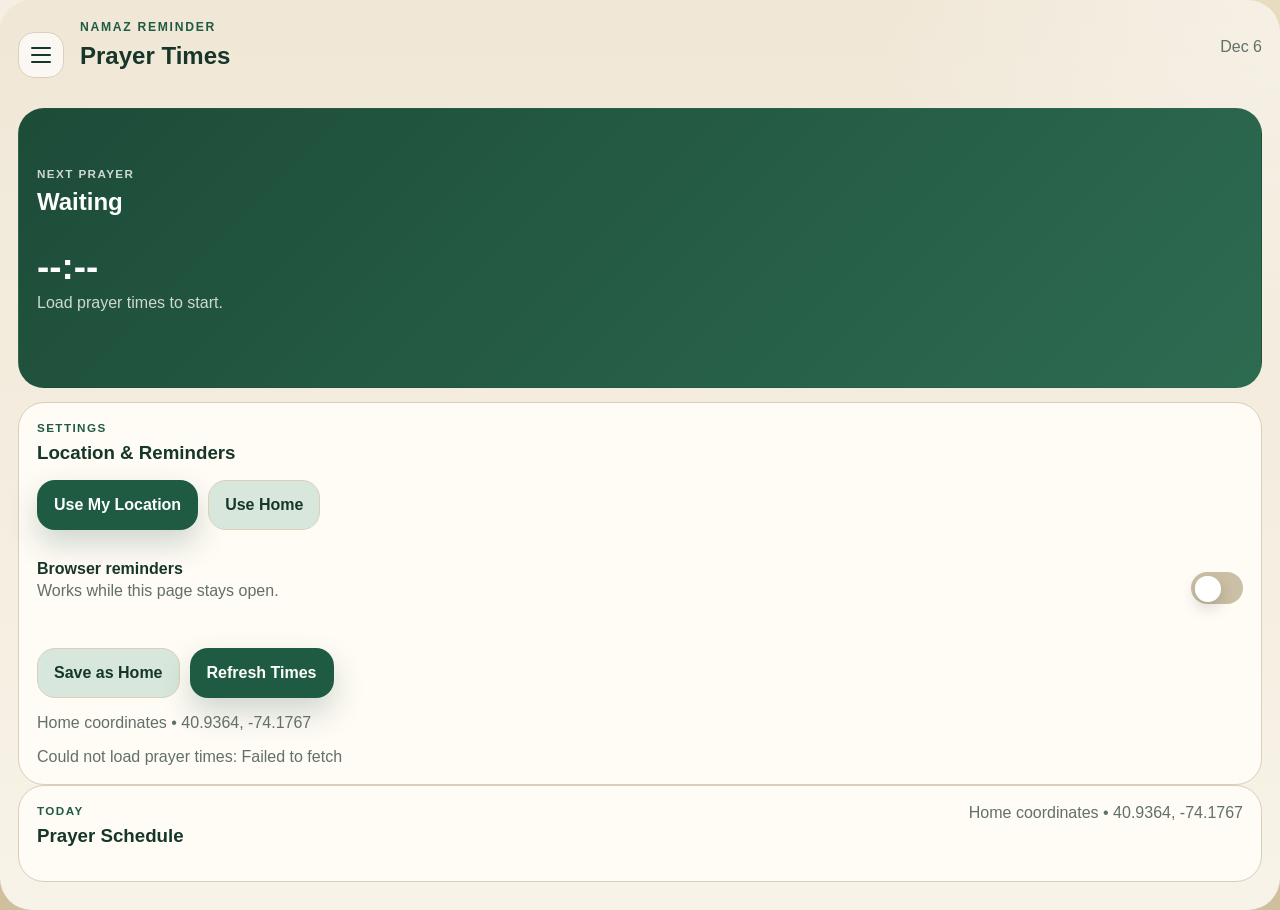
==== web/index.html @ b5082770 "pwa first commit" ====
<!DOCTYPE html>
<html lang="en">
<head>
    <meta charset="UTF-8" />
    <meta name="viewport" content="width=device-width, initial-scale=1.0" />
    <meta name="theme-color" content="#1f5b43" />
    <meta name="description" content="Namaz Reminder PWA with design preview, implementation status, and phone install flow." />
    <link rel="manifest" href="manifest.webmanifest" />
    <link rel="icon" href="icons/icon-192.svg" type="image/svg+xml" />
    <title>Namaz Reminder PWA</title>
    <link rel="stylesheet" href="styles.css" />
</head>
<body>
    <main class="app-shell">
        <section class="phone-screen">
            <header class="app-header">
                <button id="menuButton" class="menu-button" type="button" aria-label="Open settings" aria-expanded="false">
                    <span></span>
                    <span></span>
                    <span></span>
                </button>
                <div class="app-title">
                    <p class="eyebrow">Namaz Reminder</p>
                    <h1>Prayer Times</h1>
                </div>
                <p id="todayLabel" class="header-date">Today</p>
            </header>

            <section class="hero-card main-hero-card">
                <p class="card-label">Next Prayer</p>
                <h2 id="nextPrayerName">Waiting</h2>
                <p id="nextPrayerTime" class="hero-time">--:--</p>
                <p id="countdownText" class="hero-subtext">Load prayer times to start.</p>
            </section>

            <section id="settingsPanel" class="menu-panel hidden-panel" aria-hidden="true">
                <section class="panel settings-panel">
                    <div class="section-heading">
                        <div>
                            <p class="card-label">Settings</p>
                            <h3>Location & Reminders</h3>
                        </div>
                    </div>

                    <div class="button-row">
                        <button id="useLocationButton" class="primary-button">Use My Location</button>
                        <button id="useSavedButton" class="secondary-button">Use Home</button>
                    </div>

                    <div class="toggle-row">
                        <div>
                            <p class="toggle-title">Browser reminders</p>
                            <p class="toggle-copy">Works while this page stays open.</p>
                        </div>
                        <label class="switch">
                            <input id="notificationsToggle" type="checkbox" />
                            <span class="slider"></span>
                        </label>
                    </div>

                    <div class="button-row">
                        <button id="saveHomeButton" class="secondary-button">Save as Home</button>
                        <button id="loadTimesButton" class="primary-button">Refresh Times</button>
                    </div>

                    <p id="settingsLocationSummary" class="section-support">Using stored location</p>
                    <p id="statusText" class="status-text">Ready.</p>
                </section>
            </section>

            <section class="panel prayer-panel">
                <div class="section-heading">
                    <div>
                        <p class="card-label">Today</p>
                        <h3>Prayer Schedule</h3>
                    </div>
                    <p id="locationSummary" class="section-support">Waiting for location</p>
                </div>

                <div id="prayerList" class="prayer-list"></div>
            </section>
        </section>
    </main>

    <script src="app.js"></script>
</body>
</html>
---- web/styles.css ----
:root {
    --page: #e8dcc0;
    --page-deep: #cfbf9d;
    --screen: #f8f3e8;
    --ink: #16362a;
    --muted: #617068;
    --accent: #1f5b43;
    --accent-soft: #d8e7dc;
    --card: rgba(255, 252, 246, 0.96);
    --line: #d9cfbb;
    --white: #ffffff;
    --widget: #233930;
    --widget-soft: rgba(255, 255, 255, 0.72);
    --shadow: 0 30px 70px rgba(55, 48, 31, 0.18);
}

* {
    box-sizing: border-box;
}

html {
    scroll-behavior: smooth;
}

body {
    margin: 0;
    min-height: 100vh;
    font-family: "Avenir Next", "Segoe UI", sans-serif;
    color: var(--ink);
    background:
        radial-gradient(circle at top left, rgba(255, 255, 255, 0.55), transparent 28%),
        linear-gradient(180deg, var(--page) 0%, var(--page-deep) 100%);
}

h1,
h2,
h3,
p {
    margin-top: 0;
}

.page-shell {
    width: min(1180px, calc(100% - 32px));
    margin: 0 auto;
    padding: 32px 0 56px;
    display: grid;
    grid-template-columns: minmax(280px, 380px) minmax(320px, 430px);
    justify-content: center;
    gap: 40px;
    align-items: start;
}

.intro-panel {
    padding-top: 36px;
}

.eyebrow {
    margin-bottom: 8px;
    text-transform: uppercase;
    letter-spacing: 0.14em;
    color: var(--accent);
    font-size: 0.76rem;
    font-weight: 800;
}

.intro-panel h1 {
    font-size: clamp(2.6rem, 5vw, 4.6rem);
    line-height: 0.95;
    margin-bottom: 16px;
}

.intro-copy,
.note-copy,
.status-text,
.section-support,
.toggle-copy,
.header-date {
    color: var(--muted);
}

.intro-note {
    margin-top: 24px;
    padding: 20px 22px;
    border-radius: 22px;
    background: rgba(255, 252, 246, 0.72);
    border: 1px solid rgba(255, 255, 255, 0.4);
}

.note-title {
    margin-bottom: 8px;
    font-size: 0.95rem;
    font-weight: 700;
}

.stack-panel {
    display: grid;
    gap: 16px;
    margin-top: 28px;
}

.info-block {
    padding: 22px;
    border-radius: 28px;
    background: rgba(255, 252, 246, 0.76);
    border: 1px solid rgba(255, 255, 255, 0.48);
    box-shadow: 0 16px 40px rgba(55, 48, 31, 0.08);
}

.accent-block {
    background: linear-gradient(180deg, rgba(31, 91, 67, 0.96) 0%, rgba(20, 61, 45, 0.98) 100%);
    color: var(--white);
}

.accent-block .note-copy,
.accent-block .status-text,
.accent-block .block-kicker,
.accent-block h2 {
    color: var(--white);
}

.block-kicker {
    margin-bottom: 8px;
    text-transform: uppercase;
    letter-spacing: 0.12em;
    font-size: 0.74rem;
    font-weight: 800;
    color: var(--accent);
}

.info-block h2 {
    margin-bottom: 10px;
    font-size: 1.5rem;
}

.phone-stage {
    display: flex;
    justify-content: center;
}

.phone-frame {
    width: 100%;
    max-width: 430px;
    border-radius: 42px;
    padding: 14px;
    background: linear-gradient(180deg, #262626 0%, #0f0f0f 100%);
    box-shadow: var(--shadow);
}

.phone-notch {
    width: 140px;
    height: 28px;
    border-radius: 999px;
    background: #050505;
    margin: 0 auto 12px;
}

.phone-screen {
    min-height: 780px;
    border-radius: 32px;
    background:
        radial-gradient(circle at top right, rgba(255, 255, 255, 0.38), transparent 26%),
        linear-gradient(180deg, #f0e7d6 0%, var(--screen) 100%);
    padding: 20px 18px 28px;
}

.app-header {
    display: flex;
    justify-content: space-between;
    gap: 16px;
    align-items: center;
    margin-bottom: 18px;
}

.app-title {
    flex: 1;
}

.menu-button {
    width: 46px;
    height: 46px;
    padding: 0;
    border-radius: 16px;
    background: rgba(255, 255, 255, 0.72);
    border: 1px solid var(--line);
    display: inline-flex;
    flex-direction: column;
    justify-content: center;
    gap: 5px;
    flex-shrink: 0;
}

.menu-button span {
    width: 20px;
    height: 2px;
    margin: 0 auto;
    border-radius: 999px;
    background: var(--ink);
}

.app-header h2,
.section-heading h3,
.hero-card h3 {
    margin-bottom: 0;
}

.hero-card,
.panel {
    border-radius: 26px;
    padding: 18px;
    background: var(--card);
    border: 1px solid var(--line);
}

.hero-card {
    background: linear-gradient(135deg, #1d4c39 0%, #2d6b51 100%);
    color: var(--white);
    border-color: transparent;
    margin-bottom: 14px;
}

.hero-card .card-label,
.hero-card .hero-subtext {
    color: rgba(255, 255, 255, 0.78);
}

.main-hero-card {
    min-height: 280px;
    display: flex;
    flex-direction: column;
    justify-content: center;
}

.hero-time {
    margin: 10px 0 6px;
    font-size: 2.3rem;
    font-weight: 800;
}

.section-heading {
    display: flex;
    justify-content: space-between;
    align-items: flex-start;
    gap: 12px;
}

.panel + .panel {
    margin-top: 14px;
}

.settings-panel {
    margin-top: 0;
}

.hidden-panel {
    display: none;
}

.menu-panel {
    display: grid;
    gap: 14px;
    margin-top: 14px;
}

.prayer-panel {
    margin-top: 0;
}

.card-label {
    margin-bottom: 8px;
    text-transform: uppercase;
    letter-spacing: 0.12em;
    font-size: 0.73rem;
    font-weight: 800;
    color: var(--accent);
}

.field-grid {
    display: grid;
    grid-template-columns: repeat(2, minmax(0, 1fr));
    gap: 12px;
    margin: 14px 0;
}

.single-column {
    grid-template-columns: 1fr;
}

label {
    display: grid;
    gap: 8px;
    color: var(--muted);
    font-size: 0.92rem;
}

input,
select {
    width: 100%;
    border: 1px solid var(--line);
    border-radius: 16px;
    padding: 12px 14px;
    font: inherit;
    color: var(--ink);
    background: var(--white);
}

button {
    cursor: pointer;
    font: inherit;
}

.button-row {
    display: grid;
    grid-template-columns: repeat(2, minmax(0, 1fr));
    gap: 12px;
    margin: 16px 0;
}

.primary-button,
.secondary-button {
    min-height: 50px;
    border-radius: 18px;
    border: 1px solid transparent;
    padding: 12px 16px;
    font-weight: 700;
    transition: transform 140ms ease, box-shadow 140ms ease, background 140ms ease;
}

.primary-button:hover,
.secondary-button:hover,
.menu-button:hover {
    transform: translateY(-1px);
}

.primary-button {
    color: var(--white);
    background: linear-gradient(135deg, #1d4c39 0%, #2d6b51 100%);
    box-shadow: 0 14px 30px rgba(31, 91, 67, 0.22);
}

.secondary-button {
    color: var(--ink);
    background: rgba(255, 255, 255, 0.85);
    border-color: var(--line);
}

.install-button {
    width: 100%;
    margin: 14px 0 10px;
}

.toggle-row {
    display: flex;
    align-items: center;
    justify-content: space-between;
    gap: 16px;
    padding: 16px 0 10px;
}

.toggle-title {
    margin-bottom: 4px;
    font-weight: 700;
}

.switch {
    position: relative;
    display: inline-flex;
    width: 58px;
    height: 34px;
}

.switch input {
    position: absolute;
    opacity: 0;
    pointer-events: none;
}

.slider {
    width: 100%;
    height: 100%;
    border-radius: 999px;
    background: #cbd4cb;
    position: relative;
    transition: background 160ms ease;
}

.slider::after {
    content: "";
    position: absolute;
    top: 4px;
    left: 4px;
    width: 26px;
    height: 26px;
    border-radius: 50%;
    background: var(--white);
    box-shadow: 0 6px 16px rgba(0, 0, 0, 0.16);
    transition: transform 160ms ease;
}

.switch input:checked + .slider {
    background: var(--accent);
}

.switch input:checked + .slider::after {
    transform: translateX(24px);
}

.prayer-list {
    display: grid;
    gap: 10px;
    margin-top: 18px;
}

.prayer-row {
    display: flex;
    justify-content: space-between;
    align-items: center;
    gap: 12px;
    padding: 14px 16px;
    border-radius: 18px;
    background: rgba(247, 242, 232, 0.92);
    border: 1px solid rgba(217, 207, 187, 0.9);
}

.prayer-row.active {
    background: linear-gradient(135deg, rgba(31, 91, 67, 0.14) 0%, rgba(45, 107, 81, 0.2) 100%);
    border-color: rgba(31, 91, 67, 0.35);
}

.prayer-name {
    font-weight: 700;
}

.prayer-time {
    color: var(--muted);
    font-weight: 700;
}

@media (max-width: 980px) {
    .page-shell {
        grid-template-columns: 1fr;
        gap: 28px;
        width: min(720px, calc(100% - 24px));
        padding-top: 24px;
    }

    .intro-panel {
        padding-top: 0;
    }
}

@media (max-width: 640px) {
    .phone-frame {
        max-width: none;
    }

    .phone-screen {
        min-height: auto;
    }

    .button-row {
        grid-template-columns: 1fr;
    }

    .app-header {
        align-items: flex-start;
    }
}

.button-row {
    display: flex;
    gap: 10px;
    flex-wrap: wrap;
}

button {
    border: 0;
    border-radius: 999px;
    padding: 12px 16px;
    font: inherit;
    font-weight: 800;
    cursor: pointer;
}

.primary-button {
    background: var(--accent);
    color: var(--white);
}

.secondary-button {
    background: var(--accent-soft);
    color: var(--ink);
}

.toggle-row {
    display: flex;
    justify-content: space-between;
    align-items: center;
    gap: 16px;
    padding: 14px 0 16px;
}

.toggle-title {
    margin-bottom: 4px;
    font-weight: 700;
}

.switch {
    position: relative;
    width: 52px;
    height: 32px;
    display: inline-block;
}

.switch input {
    opacity: 0;
    width: 0;
    height: 0;
}

.slider {
    position: absolute;
    inset: 0;
    border-radius: 999px;
    background: #cbbfa5;
    transition: 0.2s ease;
}

.slider::before {
    content: "";
    position: absolute;
    width: 24px;
    height: 24px;
    left: 4px;
    top: 4px;
    border-radius: 50%;
    background: var(--white);
    transition: 0.2s ease;
}

.switch input:checked + .slider {
    background: var(--accent);
}

.switch input:checked + .slider::before {
    transform: translateX(20px);
}

.status-text {
    margin: 14px 0 0;
}

.prayer-list {
    display: grid;
    gap: 10px;
    margin-top: 16px;
}

.prayer-row {
    display: flex;
    justify-content: space-between;
    align-items: center;
    padding: 14px 16px;
    border-radius: 18px;
    background: var(--white);
    border: 1px solid #eee4d3;
}

.prayer-row.active {
    background: #edf7ef;
    border-color: #9ebdaa;
}

.prayer-name {
    font-weight: 700;
}

.prayer-time {
    color: var(--muted);
}

@media (max-width: 980px) {
    .page-shell {
        grid-template-columns: 1fr;
    }

    .intro-panel {
        padding-top: 0;
    }
}

@media (max-width: 520px) {
    .page-shell {
        width: calc(100% - 20px);
        padding: 20px 0 36px;
        gap: 20px;
    }

    .phone-frame {
        padding: 10px;
        border-radius: 32px;
    }

    .phone-screen {
        padding: 16px 14px 22px;
        border-radius: 24px;
    }

    .field-grid {
        grid-template-columns: 1fr;
    }

    .section-heading,
    .app-header,
    .toggle-row {
        flex-direction: column;
        align-items: flex-start;
    }
}
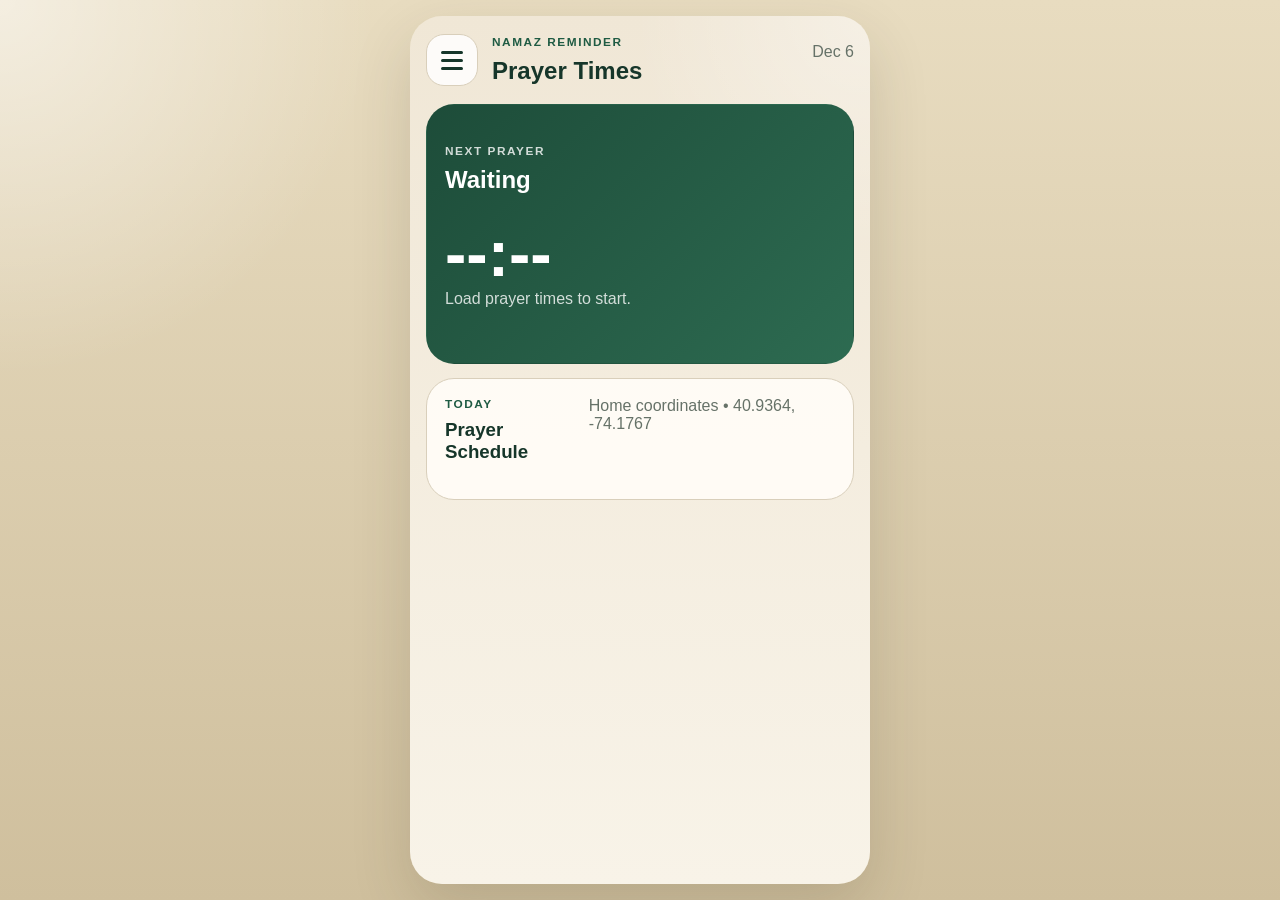
==== commit dec192f7: "settings page navigation update" ====
--- a/web/index.html
+++ b/web/index.html
@@ -12,13 +12,16 @@
 </head>
 <body>
     <main class="app-shell">
-        <section class="phone-screen">
+        <section class="app-screen">
             <header class="app-header">
-                <button id="menuButton" class="menu-button" type="button" aria-label="Open settings" aria-expanded="false">
+                <button id="menuButton" class="menu-button" type="button" aria-label="Open menu" aria-expanded="false">
                     <span></span>
                     <span></span>
                     <span></span>
                 </button>
+                <div id="menuDropdown" class="menu-dropdown hidden-panel" aria-hidden="true">
+                    <button id="settingsMenuItem" class="menu-item" type="button">Settings</button>
+                </div>
                 <div class="app-title">
                     <p class="eyebrow">Namaz Reminder</p>
                     <h1>Prayer Times</h1>
@@ -26,58 +29,25 @@
                 <p id="todayLabel" class="header-date">Today</p>
             </header>
 
-            <section class="hero-card main-hero-card">
-                <p class="card-label">Next Prayer</p>
-                <h2 id="nextPrayerName">Waiting</h2>
-                <p id="nextPrayerTime" class="hero-time">--:--</p>
-                <p id="countdownText" class="hero-subtext">Load prayer times to start.</p>
-            </section>
+            <section class="view-screen">
+                <section class="hero-card main-hero-card">
+                    <p class="card-label">Next Prayer</p>
+                    <h2 id="nextPrayerName">Waiting</h2>
+                    <p id="nextPrayerTime" class="hero-time">--:--</p>
+                    <p id="countdownText" class="hero-subtext">Load prayer times to start.</p>
+                </section>
 
-            <section id="settingsPanel" class="menu-panel hidden-panel" aria-hidden="true">
-                <section class="panel settings-panel">
+                <section class="panel prayer-panel">
                     <div class="section-heading">
                         <div>
-                            <p class="card-label">Settings</p>
-                            <h3>Location & Reminders</h3>
+                            <p class="card-label">Today</p>
+                            <h3>Prayer Schedule</h3>
                         </div>
+                        <p id="locationSummary" class="section-support">Waiting for location</p>
                     </div>
 
-                    <div class="button-row">
-                        <button id="useLocationButton" class="primary-button">Use My Location</button>
-                        <button id="useSavedButton" class="secondary-button">Use Home</button>
-                    </div>
-
-                    <div class="toggle-row">
-                        <div>
-                            <p class="toggle-title">Browser reminders</p>
-                            <p class="toggle-copy">Works while this page stays open.</p>
-                        </div>
-                        <label class="switch">
-                            <input id="notificationsToggle" type="checkbox" />
-                            <span class="slider"></span>
-                        </label>
-                    </div>
-
-                    <div class="button-row">
-                        <button id="saveHomeButton" class="secondary-button">Save as Home</button>
-                        <button id="loadTimesButton" class="primary-button">Refresh Times</button>
-                    </div>
-
-                    <p id="settingsLocationSummary" class="section-support">Using stored location</p>
-                    <p id="statusText" class="status-text">Ready.</p>
+                    <div id="prayerList" class="prayer-list"></div>
                 </section>
-            </section>
-
-            <section class="panel prayer-panel">
-                <div class="section-heading">
-                    <div>
-                        <p class="card-label">Today</p>
-                        <h3>Prayer Schedule</h3>
-                    </div>
-                    <p id="locationSummary" class="section-support">Waiting for location</p>
-                </div>
-
-                <div id="prayerList" class="prayer-list"></div>
             </section>
         </section>
     </main>
--- a/web/styles.css
+++ b/web/styles.css
@@ -3,32 +3,31 @@
     --page-deep: #cfbf9d;
     --screen: #f8f3e8;
     --ink: #16362a;
-    --muted: #617068;
+    --muted: #667268;
     --accent: #1f5b43;
+    --accent-strong: #184534;
     --accent-soft: #d8e7dc;
     --card: rgba(255, 252, 246, 0.96);
     --line: #d9cfbb;
     --white: #ffffff;
-    --widget: #233930;
-    --widget-soft: rgba(255, 255, 255, 0.72);
-    --shadow: 0 30px 70px rgba(55, 48, 31, 0.18);
+    --shadow: 0 24px 60px rgba(55, 48, 31, 0.16);
 }
 
 * {
     box-sizing: border-box;
 }
 
-html {
-    scroll-behavior: smooth;
-}
-
+html,
 body {
     margin: 0;
-    min-height: 100vh;
+    min-height: 100%;
+}
+
+body {
     font-family: "Avenir Next", "Segoe UI", sans-serif;
     color: var(--ink);
     background:
-        radial-gradient(circle at top left, rgba(255, 255, 255, 0.55), transparent 28%),
+        radial-gradient(circle at top left, rgba(255, 255, 255, 0.52), transparent 24%),
         linear-gradient(180deg, var(--page) 0%, var(--page-deep) 100%);
 }
 
@@ -39,273 +38,206 @@
     margin-top: 0;
 }
 
-.page-shell {
-    width: min(1180px, calc(100% - 32px));
-    margin: 0 auto;
-    padding: 32px 0 56px;
-    display: grid;
-    grid-template-columns: minmax(280px, 380px) minmax(320px, 430px);
+button {
+    font: inherit;
+    cursor: pointer;
+}
+
+.app-shell {
+    min-height: 100vh;
+    display: flex;
     justify-content: center;
-    gap: 40px;
-    align-items: start;
-}
-
-.intro-panel {
-    padding-top: 36px;
-}
-
-.eyebrow {
+    padding: 16px;
+}
+
+.app-screen {
+    width: min(100%, 460px);
+    min-height: calc(100vh - 32px);
+    padding: 18px 16px 28px;
+    border-radius: 32px;
+    background:
+        radial-gradient(circle at top right, rgba(255, 255, 255, 0.36), transparent 24%),
+        linear-gradient(180deg, #f0e7d6 0%, var(--screen) 100%);
+    box-shadow: var(--shadow);
+}
+
+.app-header {
+    position: relative;
+    display: flex;
+    align-items: center;
+    gap: 14px;
+    margin-bottom: 18px;
+}
+
+.app-title {
+    flex: 1;
+    min-width: 0;
+}
+
+.eyebrow,
+.card-label {
     margin-bottom: 8px;
     text-transform: uppercase;
-    letter-spacing: 0.14em;
-    color: var(--accent);
-    font-size: 0.76rem;
-    font-weight: 800;
-}
-
-.intro-panel h1 {
-    font-size: clamp(2.6rem, 5vw, 4.6rem);
-    line-height: 0.95;
-    margin-bottom: 16px;
-}
-
-.intro-copy,
-.note-copy,
-.status-text,
-.section-support,
-.toggle-copy,
-.header-date {
-    color: var(--muted);
-}
-
-.intro-note {
-    margin-top: 24px;
-    padding: 20px 22px;
-    border-radius: 22px;
-    background: rgba(255, 252, 246, 0.72);
-    border: 1px solid rgba(255, 255, 255, 0.4);
-}
-
-.note-title {
-    margin-bottom: 8px;
-    font-size: 0.95rem;
-    font-weight: 700;
-}
-
-.stack-panel {
-    display: grid;
-    gap: 16px;
-    margin-top: 28px;
-}
-
-.info-block {
-    padding: 22px;
-    border-radius: 28px;
-    background: rgba(255, 252, 246, 0.76);
-    border: 1px solid rgba(255, 255, 255, 0.48);
-    box-shadow: 0 16px 40px rgba(55, 48, 31, 0.08);
-}
-
-.accent-block {
-    background: linear-gradient(180deg, rgba(31, 91, 67, 0.96) 0%, rgba(20, 61, 45, 0.98) 100%);
-    color: var(--white);
-}
-
-.accent-block .note-copy,
-.accent-block .status-text,
-.accent-block .block-kicker,
-.accent-block h2 {
-    color: var(--white);
-}
-
-.block-kicker {
-    margin-bottom: 8px;
-    text-transform: uppercase;
-    letter-spacing: 0.12em;
+    letter-spacing: 0.13em;
     font-size: 0.74rem;
     font-weight: 800;
     color: var(--accent);
 }
 
-.info-block h2 {
-    margin-bottom: 10px;
-    font-size: 1.5rem;
-}
-
-.phone-stage {
-    display: flex;
-    justify-content: center;
-}
-
-.phone-frame {
-    width: 100%;
-    max-width: 430px;
-    border-radius: 42px;
-    padding: 14px;
-    background: linear-gradient(180deg, #262626 0%, #0f0f0f 100%);
-    box-shadow: var(--shadow);
-}
-
-.phone-notch {
-    width: 140px;
-    height: 28px;
-    border-radius: 999px;
-    background: #050505;
-    margin: 0 auto 12px;
-}
-
-.phone-screen {
-    min-height: 780px;
-    border-radius: 32px;
-    background:
-        radial-gradient(circle at top right, rgba(255, 255, 255, 0.38), transparent 26%),
-        linear-gradient(180deg, #f0e7d6 0%, var(--screen) 100%);
-    padding: 20px 18px 28px;
-}
-
-.app-header {
-    display: flex;
-    justify-content: space-between;
-    gap: 16px;
-    align-items: center;
-    margin-bottom: 18px;
-}
-
-.app-title {
-    flex: 1;
+.app-title h1,
+.section-heading h3,
+.install-card h3 {
+    margin-bottom: 0;
+}
+
+.header-date,
+.section-support,
+.status-text,
+.toggle-copy {
+    color: var(--muted);
 }
 
 .menu-button {
-    width: 46px;
-    height: 46px;
+    position: relative;
+    z-index: 3;
+    width: 52px;
+    height: 52px;
     padding: 0;
-    border-radius: 16px;
-    background: rgba(255, 255, 255, 0.72);
     border: 1px solid var(--line);
+    border-radius: 18px;
+    background: rgba(255, 255, 255, 0.85);
     display: inline-flex;
     flex-direction: column;
+    align-items: center;
     justify-content: center;
     gap: 5px;
-    flex-shrink: 0;
+    touch-action: manipulation;
+    -webkit-appearance: none;
+    -webkit-tap-highlight-color: transparent;
 }
 
 .menu-button span {
-    width: 20px;
-    height: 2px;
-    margin: 0 auto;
+    width: 22px;
+    height: 3px;
     border-radius: 999px;
     background: var(--ink);
-}
-
-.app-header h2,
-.section-heading h3,
-.hero-card h3 {
-    margin-bottom: 0;
+    pointer-events: none;
+}
+
+.menu-dropdown {
+    position: absolute;
+    top: 60px;
+    left: 0;
+    z-index: 4;
+    min-width: 160px;
+    padding: 8px;
+    border-radius: 18px;
+    border: 1px solid var(--line);
+    background: rgba(255, 252, 246, 0.98);
+    box-shadow: 0 18px 36px rgba(55, 48, 31, 0.16);
+}
+
+.menu-item {
+    width: 100%;
+    min-height: 46px;
+    border: 0;
+    border-radius: 14px;
+    background: transparent;
+    color: var(--ink);
+    text-align: left;
+    padding: 0 14px;
+    font-weight: 700;
+}
+
+.menu-item:hover {
+    background: rgba(31, 91, 67, 0.08);
+}
+
+.hidden-panel {
+    display: none;
+}
+
+.view-screen {
+    display: grid;
+    gap: 14px;
 }
 
 .hero-card,
-.panel {
-    border-radius: 26px;
+.panel,
+.install-card {
+    border-radius: 28px;
     padding: 18px;
-    background: var(--card);
     border: 1px solid var(--line);
 }
 
 .hero-card {
+    min-height: 260px;
+    display: flex;
+    flex-direction: column;
+    justify-content: center;
     background: linear-gradient(135deg, #1d4c39 0%, #2d6b51 100%);
     color: var(--white);
     border-color: transparent;
-    margin-bottom: 14px;
 }
 
 .hero-card .card-label,
 .hero-card .hero-subtext {
-    color: rgba(255, 255, 255, 0.78);
-}
-
-.main-hero-card {
-    min-height: 280px;
-    display: flex;
-    flex-direction: column;
-    justify-content: center;
+    color: rgba(255, 255, 255, 0.8);
 }
 
 .hero-time {
     margin: 10px 0 6px;
-    font-size: 2.3rem;
+    font-size: clamp(2.8rem, 10vw, 4rem);
+    line-height: 0.95;
     font-weight: 800;
 }
 
+.panel,
+.install-card {
+    background: var(--card);
+}
+
 .section-heading {
     display: flex;
     justify-content: space-between;
+    gap: 12px;
     align-items: flex-start;
+}
+
+.settings-heading {
+    align-items: center;
+}
+
+.prayer-list {
+    display: grid;
+    gap: 10px;
+    margin-top: 18px;
+}
+
+.prayer-row {
+    display: flex;
+    align-items: center;
+    justify-content: space-between;
     gap: 12px;
-}
-
-.panel + .panel {
-    margin-top: 14px;
-}
-
-.settings-panel {
-    margin-top: 0;
-}
-
-.hidden-panel {
-    display: none;
-}
-
-.menu-panel {
-    display: grid;
-    gap: 14px;
-    margin-top: 14px;
-}
-
-.prayer-panel {
-    margin-top: 0;
-}
-
-.card-label {
-    margin-bottom: 8px;
-    text-transform: uppercase;
-    letter-spacing: 0.12em;
-    font-size: 0.73rem;
-    font-weight: 800;
-    color: var(--accent);
-}
-
-.field-grid {
-    display: grid;
-    grid-template-columns: repeat(2, minmax(0, 1fr));
-    gap: 12px;
-    margin: 14px 0;
-}
-
-.single-column {
-    grid-template-columns: 1fr;
-}
-
-label {
-    display: grid;
-    gap: 8px;
+    padding: 14px 16px;
+    border-radius: 18px;
+    background: rgba(247, 242, 232, 0.92);
+    border: 1px solid rgba(217, 207, 187, 0.92);
+}
+
+.prayer-row.active {
+    background: linear-gradient(135deg, rgba(31, 91, 67, 0.14) 0%, rgba(45, 107, 81, 0.2) 100%);
+    border-color: rgba(31, 91, 67, 0.35);
+}
+
+.prayer-name,
+.toggle-title {
+    font-weight: 700;
+}
+
+.prayer-time {
     color: var(--muted);
-    font-size: 0.92rem;
-}
-
-input,
-select {
-    width: 100%;
-    border: 1px solid var(--line);
-    border-radius: 16px;
-    padding: 12px 14px;
-    font: inherit;
-    color: var(--ink);
-    background: var(--white);
-}
-
-button {
-    cursor: pointer;
-    font: inherit;
+    font-weight: 700;
 }
 
 .button-row {
@@ -322,13 +254,6 @@
     border: 1px solid transparent;
     padding: 12px 16px;
     font-weight: 700;
-    transition: transform 140ms ease, box-shadow 140ms ease, background 140ms ease;
-}
-
-.primary-button:hover,
-.secondary-button:hover,
-.menu-button:hover {
-    transform: translateY(-1px);
 }
 
 .primary-button {
@@ -339,13 +264,13 @@
 
 .secondary-button {
     color: var(--ink);
-    background: rgba(255, 255, 255, 0.85);
+    background: rgba(255, 255, 255, 0.86);
     border-color: var(--line);
 }
 
-.install-button {
-    width: 100%;
-    margin: 14px 0 10px;
+.back-button {
+    min-height: 42px;
+    padding-inline: 18px;
 }
 
 .toggle-row {
@@ -353,12 +278,7 @@
     align-items: center;
     justify-content: space-between;
     gap: 16px;
-    padding: 16px 0 10px;
-}
-
-.toggle-title {
-    margin-bottom: 4px;
-    font-weight: 700;
+    margin: 18px 0;
 }
 
 .switch {
@@ -380,7 +300,6 @@
     border-radius: 999px;
     background: #cbd4cb;
     position: relative;
-    transition: background 160ms ease;
 }
 
 .slider::after {
@@ -404,215 +323,29 @@
     transform: translateX(24px);
 }
 
-.prayer-list {
-    display: grid;
-    gap: 10px;
-    margin-top: 18px;
-}
-
-.prayer-row {
-    display: flex;
-    justify-content: space-between;
-    align-items: center;
-    gap: 12px;
-    padding: 14px 16px;
-    border-radius: 18px;
-    background: rgba(247, 242, 232, 0.92);
-    border: 1px solid rgba(217, 207, 187, 0.9);
-}
-
-.prayer-row.active {
-    background: linear-gradient(135deg, rgba(31, 91, 67, 0.14) 0%, rgba(45, 107, 81, 0.2) 100%);
-    border-color: rgba(31, 91, 67, 0.35);
-}
-
-.prayer-name {
-    font-weight: 700;
-}
-
-.prayer-time {
-    color: var(--muted);
-    font-weight: 700;
-}
-
-@media (max-width: 980px) {
-    .page-shell {
-        grid-template-columns: 1fr;
-        gap: 28px;
-        width: min(720px, calc(100% - 24px));
-        padding-top: 24px;
+.install-card {
+    margin: 16px 0;
+}
+
+.install-button {
+    width: 100%;
+    margin-top: 12px;
+}
+
+@media (max-width: 640px) {
+    .app-shell {
+        padding: 0;
     }
 
-    .intro-panel {
-        padding-top: 0;
-    }
-}
-
-@media (max-width: 640px) {
-    .phone-frame {
-        max-width: none;
-    }
-
-    .phone-screen {
-        min-height: auto;
+    .app-screen {
+        width: 100%;
+        min-height: 100vh;
+        border-radius: 0;
+        box-shadow: none;
+        padding-bottom: 32px;
     }
 
     .button-row {
         grid-template-columns: 1fr;
     }
-
-    .app-header {
-        align-items: flex-start;
-    }
-}
-
-.button-row {
-    display: flex;
-    gap: 10px;
-    flex-wrap: wrap;
-}
-
-button {
-    border: 0;
-    border-radius: 999px;
-    padding: 12px 16px;
-    font: inherit;
-    font-weight: 800;
-    cursor: pointer;
-}
-
-.primary-button {
-    background: var(--accent);
-    color: var(--white);
-}
-
-.secondary-button {
-    background: var(--accent-soft);
-    color: var(--ink);
-}
-
-.toggle-row {
-    display: flex;
-    justify-content: space-between;
-    align-items: center;
-    gap: 16px;
-    padding: 14px 0 16px;
-}
-
-.toggle-title {
-    margin-bottom: 4px;
-    font-weight: 700;
-}
-
-.switch {
-    position: relative;
-    width: 52px;
-    height: 32px;
-    display: inline-block;
-}
-
-.switch input {
-    opacity: 0;
-    width: 0;
-    height: 0;
-}
-
-.slider {
-    position: absolute;
-    inset: 0;
-    border-radius: 999px;
-    background: #cbbfa5;
-    transition: 0.2s ease;
-}
-
-.slider::before {
-    content: "";
-    position: absolute;
-    width: 24px;
-    height: 24px;
-    left: 4px;
-    top: 4px;
-    border-radius: 50%;
-    background: var(--white);
-    transition: 0.2s ease;
-}
-
-.switch input:checked + .slider {
-    background: var(--accent);
-}
-
-.switch input:checked + .slider::before {
-    transform: translateX(20px);
-}
-
-.status-text {
-    margin: 14px 0 0;
-}
-
-.prayer-list {
-    display: grid;
-    gap: 10px;
-    margin-top: 16px;
-}
-
-.prayer-row {
-    display: flex;
-    justify-content: space-between;
-    align-items: center;
-    padding: 14px 16px;
-    border-radius: 18px;
-    background: var(--white);
-    border: 1px solid #eee4d3;
-}
-
-.prayer-row.active {
-    background: #edf7ef;
-    border-color: #9ebdaa;
-}
-
-.prayer-name {
-    font-weight: 700;
-}
-
-.prayer-time {
-    color: var(--muted);
-}
-
-@media (max-width: 980px) {
-    .page-shell {
-        grid-template-columns: 1fr;
-    }
-
-    .intro-panel {
-        padding-top: 0;
-    }
-}
-
-@media (max-width: 520px) {
-    .page-shell {
-        width: calc(100% - 20px);
-        padding: 20px 0 36px;
-        gap: 20px;
-    }
-
-    .phone-frame {
-        padding: 10px;
-        border-radius: 32px;
-    }
-
-    .phone-screen {
-        padding: 16px 14px 22px;
-        border-radius: 24px;
-    }
-
-    .field-grid {
-        grid-template-columns: 1fr;
-    }
-
-    .section-heading,
-    .app-header,
-    .toggle-row {
-        flex-direction: column;
-        align-items: flex-start;
-    }
-}
+}
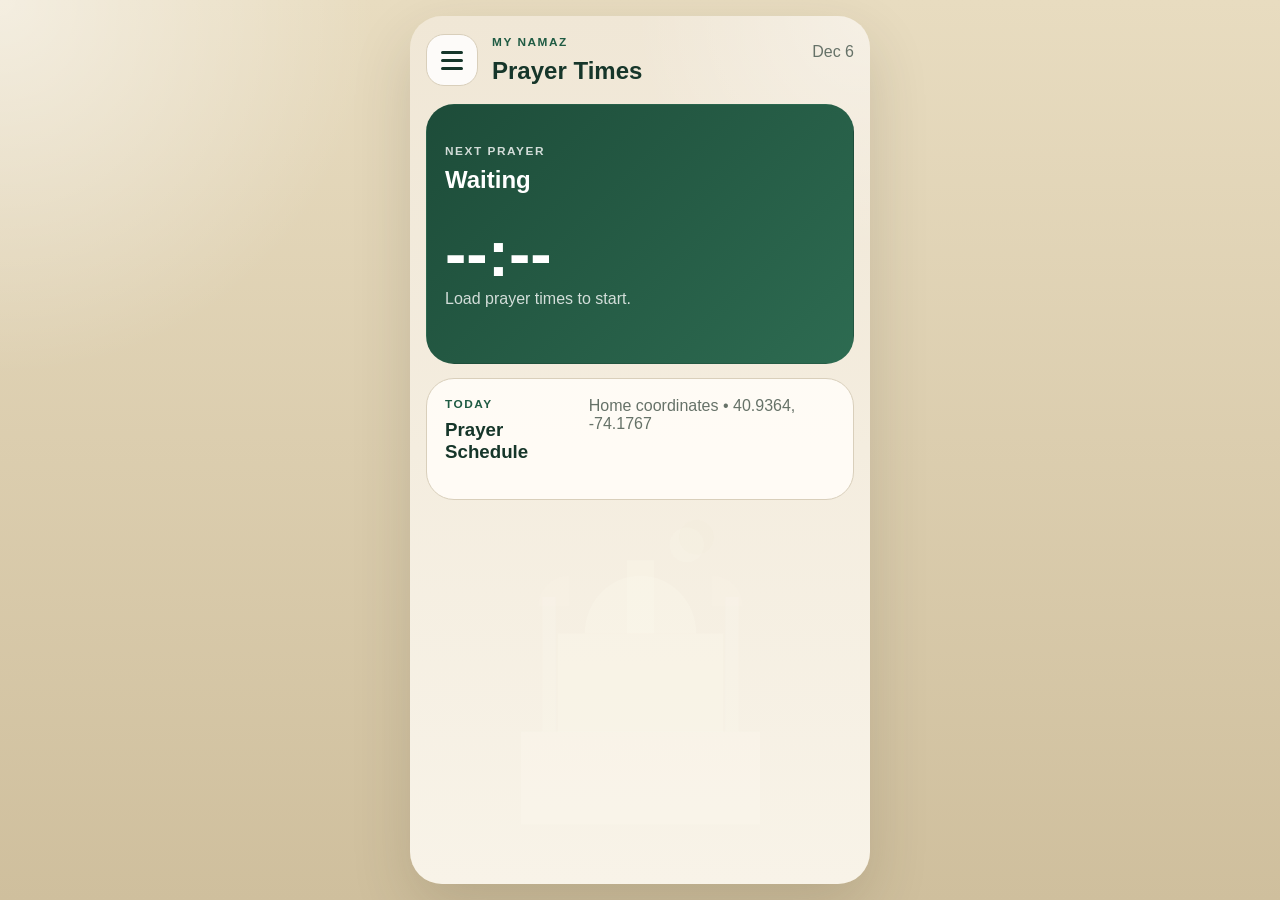
==== commit c4287ca6: "my namaz branding update" ====
--- a/web/index.html
+++ b/web/index.html
@@ -4,10 +4,11 @@
     <meta charset="UTF-8" />
     <meta name="viewport" content="width=device-width, initial-scale=1.0" />
     <meta name="theme-color" content="#1f5b43" />
-    <meta name="description" content="Namaz Reminder PWA with design preview, implementation status, and phone install flow." />
+    <meta name="description" content="My Namaz PWA with prayer times, countdowns, and installable phone app flow." />
     <link rel="manifest" href="manifest.webmanifest" />
-    <link rel="icon" href="icons/icon-192.svg" type="image/svg+xml" />
-    <title>Namaz Reminder PWA</title>
+    <link rel="icon" href="icons/my-namaz-192.png" type="image/png" />
+    <link rel="apple-touch-icon" href="icons/my-namaz-192.png" />
+    <title>My Namaz</title>
     <link rel="stylesheet" href="styles.css" />
 </head>
 <body>
@@ -23,7 +24,7 @@
                     <button id="settingsMenuItem" class="menu-item" type="button">Settings</button>
                 </div>
                 <div class="app-title">
-                    <p class="eyebrow">Namaz Reminder</p>
+                    <p class="eyebrow">My Namaz</p>
                     <h1>Prayer Times</h1>
                 </div>
                 <p id="todayLabel" class="header-date">Today</p>
--- a/web/styles.css
+++ b/web/styles.css
@@ -56,6 +56,7 @@
     padding: 18px 16px 28px;
     border-radius: 32px;
     background:
+        url("data:image/svg+xml,%3Csvg xmlns='http://www.w3.org/2000/svg' viewBox='0 0 420 900'%3E%3Cg fill='none' fill-rule='evenodd'%3E%3Cpath d='M86 742h248v96H86z' fill='%23fffaf0' fill-opacity='.18'/%3E%3Cpath d='M124 640h172v102H124z' fill='%23fffaf0' fill-opacity='.16'/%3E%3Cpath d='M152 640c0-33 26-60 58-60s58 27 58 60H152z' fill='%23fffaf0' fill-opacity='.16'/%3E%3Cpath d='M196 564h28v76h-28z' fill='%23fffaf0' fill-opacity='.15'/%3E%3Cpath d='M108 602h14v140h-14z' fill='%23fffaf0' fill-opacity='.12'/%3E%3Cpath d='M104 612c0-18 14-32 32-32v32h-32z' fill='%23fffaf0' fill-opacity='.12'/%3E%3Cpath d='M298 602h14v140h-14z' fill='%23fffaf0' fill-opacity='.12'/%3E%3Cpath d='M284 580c18 0 32 14 32 32h-32z' fill='%23fffaf0' fill-opacity='.12'/%3E%3Ccircle cx='258' cy='548' r='18' fill='%23fffaf0' fill-opacity='.1'/%3E%3Ccircle cx='268' cy='540' r='18' fill='%23efe3c8' fill-opacity='.12'/%3E%3C/g%3E%3C/svg%3E") center bottom / 88% auto no-repeat,
         radial-gradient(circle at top right, rgba(255, 255, 255, 0.36), transparent 24%),
         linear-gradient(180deg, #f0e7d6 0%, var(--screen) 100%);
     box-shadow: var(--shadow);
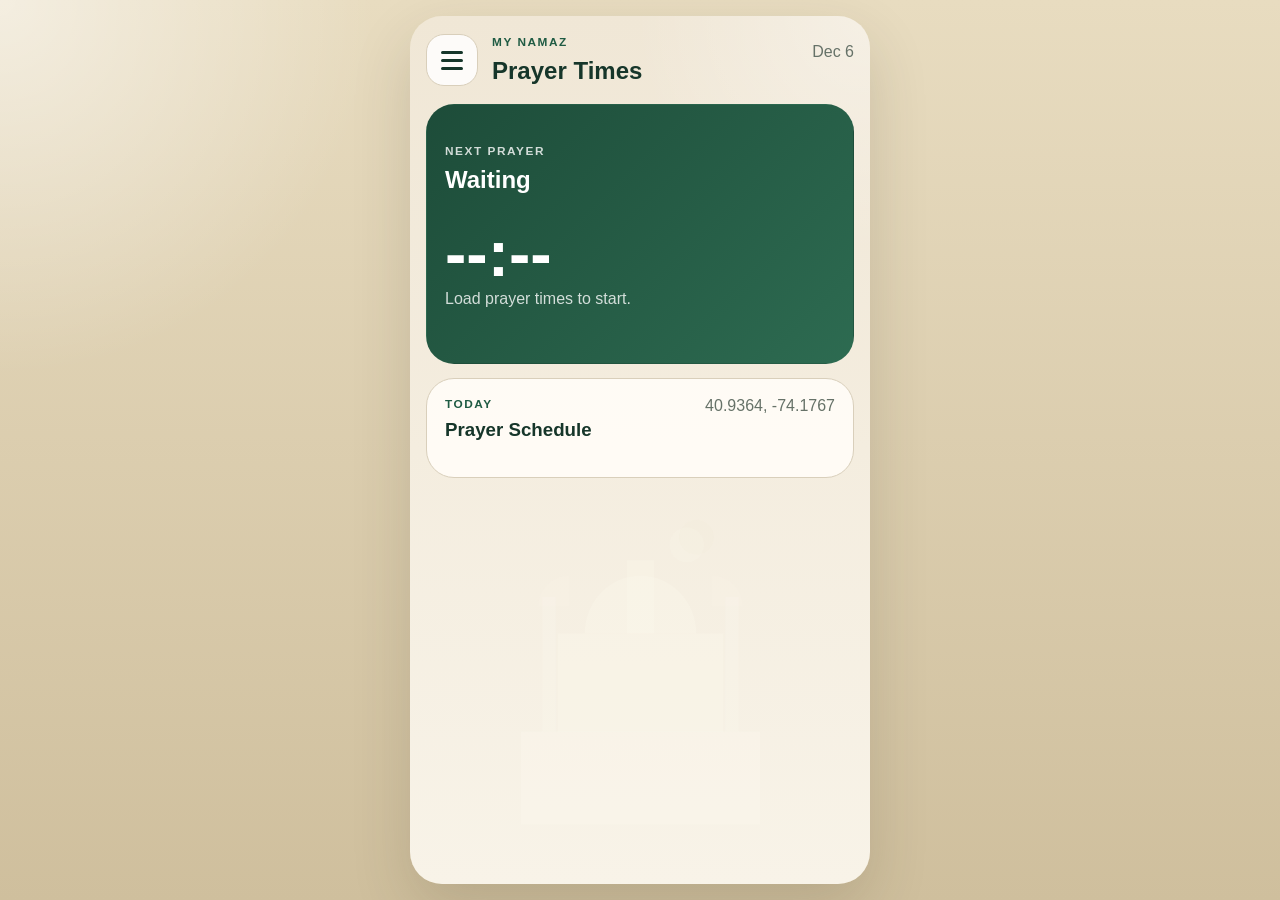
==== commit 2e1ad32e: "Show place names instead of coordinates" ====
--- a/web/index.html
+++ b/web/index.html
@@ -6,8 +6,9 @@
     <meta name="theme-color" content="#1f5b43" />
     <meta name="description" content="My Namaz PWA with prayer times, countdowns, and installable phone app flow." />
     <link rel="manifest" href="manifest.webmanifest" />
-    <link rel="icon" href="icons/my-namaz-192.png" type="image/png" />
-    <link rel="apple-touch-icon" href="icons/my-namaz-192.png" />
+    <link rel="icon" href="icons/my-namaz-192.png" sizes="192x192" type="image/png" />
+    <link rel="shortcut icon" href="icons/my-namaz-192.png" type="image/png" />
+    <link rel="apple-touch-icon" href="icons/my-namaz-192.png" sizes="192x192" />
     <title>My Namaz</title>
     <link rel="stylesheet" href="styles.css" />
 </head>
@@ -53,6 +54,6 @@
         </section>
     </main>
 
-    <script src="app.js"></script>
+    <script src="app.js?v=2"></script>
 </body>
 </html>
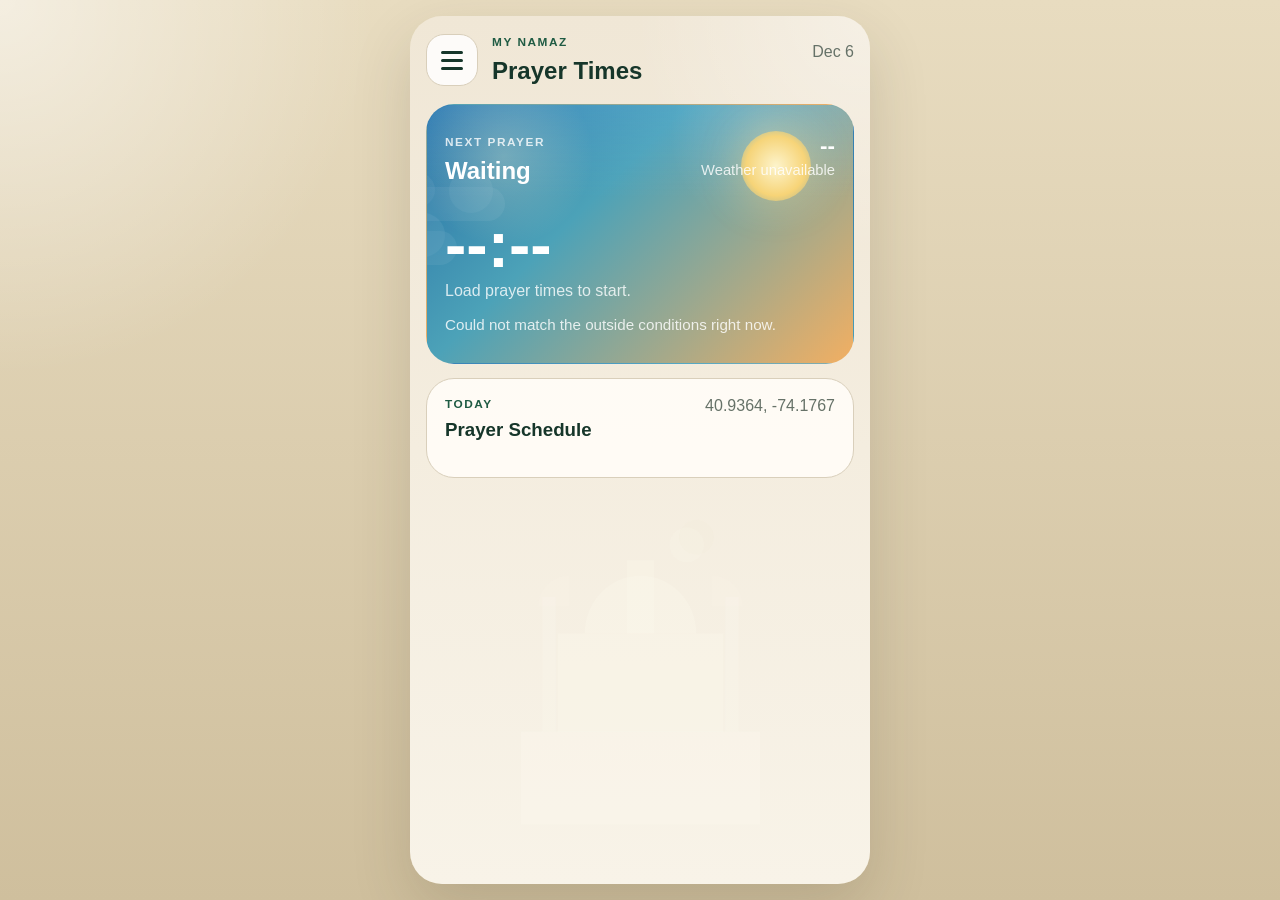
==== commit 2abdf724: "Add live weather hero scene" ====
--- a/web/index.html
+++ b/web/index.html
@@ -32,11 +32,31 @@
             </header>
 
             <section class="view-screen">
-                <section class="hero-card main-hero-card">
-                    <p class="card-label">Next Prayer</p>
-                    <h2 id="nextPrayerName">Waiting</h2>
-                    <p id="nextPrayerTime" class="hero-time">--:--</p>
-                    <p id="countdownText" class="hero-subtext">Load prayer times to start.</p>
+                <section id="heroCard" class="hero-card main-hero-card" data-weather-theme="clear-day">
+                    <div class="weather-scene" aria-hidden="true">
+                        <div class="weather-sky-glow"></div>
+                        <div class="weather-sun"></div>
+                        <div class="weather-moon"></div>
+                        <div class="weather-cloud weather-cloud-one"></div>
+                        <div class="weather-cloud weather-cloud-two"></div>
+                        <div class="weather-rain"></div>
+                        <div class="weather-snow"></div>
+                    </div>
+                    <div class="hero-content">
+                        <div class="hero-weather-row">
+                            <div>
+                                <p class="card-label">Next Prayer</p>
+                                <h2 id="nextPrayerName">Waiting</h2>
+                            </div>
+                            <div class="weather-chip">
+                                <p id="weatherTemp" class="weather-temp">--</p>
+                                <p id="weatherStatus" class="weather-status">Loading weather</p>
+                            </div>
+                        </div>
+                        <p id="nextPrayerTime" class="hero-time">--:--</p>
+                        <p id="countdownText" class="hero-subtext">Load prayer times to start.</p>
+                        <p id="weatherMeta" class="hero-weather-meta">Looking outside...</p>
+                    </div>
                 </section>
 
                 <section class="panel prayer-panel">
@@ -54,6 +74,6 @@
         </section>
     </main>
 
-    <script src="app.js?v=2"></script>
+    <script src="app.js?v=3"></script>
 </body>
 </html>
--- a/web/styles.css
+++ b/web/styles.css
@@ -172,6 +172,8 @@
 }
 
 .hero-card {
+    position: relative;
+    overflow: hidden;
     min-height: 260px;
     display: flex;
     flex-direction: column;
@@ -186,11 +188,289 @@
     color: rgba(255, 255, 255, 0.8);
 }
 
+.hero-content {
+    position: relative;
+    z-index: 2;
+}
+
+.hero-weather-row {
+    display: flex;
+    justify-content: space-between;
+    align-items: flex-start;
+    gap: 14px;
+}
+
+.weather-chip {
+    text-align: right;
+}
+
+.weather-temp {
+    margin-bottom: 4px;
+    font-size: 1.4rem;
+    font-weight: 800;
+    line-height: 1;
+}
+
+.weather-status,
+.hero-weather-meta {
+    margin-bottom: 0;
+    color: rgba(255, 255, 255, 0.82);
+}
+
+.weather-status {
+    font-size: 0.92rem;
+}
+
+.hero-weather-meta {
+    margin-top: 12px;
+    font-size: 0.95rem;
+}
+
 .hero-time {
     margin: 10px 0 6px;
     font-size: clamp(2.8rem, 10vw, 4rem);
     line-height: 0.95;
     font-weight: 800;
+}
+
+.weather-scene,
+.weather-sky-glow,
+.weather-rain,
+.weather-snow {
+    position: absolute;
+    inset: 0;
+}
+
+.weather-scene {
+    pointer-events: none;
+    overflow: hidden;
+}
+
+.weather-sky-glow {
+    background:
+        radial-gradient(circle at 18% 20%, rgba(255, 244, 201, 0.28), transparent 22%),
+        radial-gradient(circle at 80% 12%, rgba(255, 255, 255, 0.16), transparent 24%);
+    transition: opacity 220ms ease;
+}
+
+.weather-sun,
+.weather-moon {
+    position: absolute;
+    border-radius: 50%;
+}
+
+.weather-sun {
+    top: 26px;
+    right: 42px;
+    width: 70px;
+    height: 70px;
+    background: radial-gradient(circle, rgba(255, 245, 204, 0.98) 0%, rgba(255, 215, 116, 0.92) 60%, rgba(255, 215, 116, 0) 100%);
+    box-shadow: 0 0 40px rgba(255, 217, 126, 0.35);
+    transition: opacity 220ms ease;
+}
+
+.weather-moon {
+    top: 30px;
+    right: 44px;
+    width: 56px;
+    height: 56px;
+    background: radial-gradient(circle at 30% 30%, rgba(255, 255, 255, 0.96) 0%, rgba(219, 231, 255, 0.9) 52%, rgba(187, 205, 239, 0.7) 100%);
+    box-shadow: 0 0 28px rgba(210, 224, 255, 0.22);
+    transition: opacity 220ms ease;
+}
+
+.weather-cloud {
+    position: absolute;
+    height: 34px;
+    border-radius: 999px;
+    background: rgba(255, 255, 255, 0.32);
+    transition: opacity 220ms ease;
+}
+
+.weather-cloud::before,
+.weather-cloud::after {
+    content: "";
+    position: absolute;
+    border-radius: 50%;
+    background: inherit;
+}
+
+.weather-cloud::before {
+    width: 34px;
+    height: 34px;
+    top: -14px;
+    left: 14px;
+}
+
+.weather-cloud::after {
+    width: 44px;
+    height: 44px;
+    top: -18px;
+    right: 12px;
+}
+
+.weather-cloud-one {
+    top: 82px;
+    left: -40px;
+    width: 118px;
+    animation: driftCloud 22s linear infinite;
+}
+
+.weather-cloud-two {
+    top: 126px;
+    left: -120px;
+    width: 150px;
+    opacity: 0.8;
+    animation: driftCloud 30s linear infinite;
+}
+
+.weather-rain {
+    background-image:
+        linear-gradient(rgba(188, 219, 255, 0.78), rgba(188, 219, 255, 0)),
+        linear-gradient(rgba(188, 219, 255, 0.78), rgba(188, 219, 255, 0)),
+        linear-gradient(rgba(188, 219, 255, 0.78), rgba(188, 219, 255, 0)),
+        linear-gradient(rgba(188, 219, 255, 0.78), rgba(188, 219, 255, 0));
+    background-size: 2px 22px, 2px 18px, 2px 24px, 2px 20px;
+    background-position: 12% -20%, 34% -8%, 68% -30%, 88% -14%;
+    background-repeat: repeat-y;
+    opacity: 0;
+    animation: rainFall 0.9s linear infinite;
+    transition: opacity 220ms ease;
+}
+
+.weather-snow {
+    background-image:
+        radial-gradient(circle, rgba(255, 255, 255, 0.95) 0 2px, transparent 3px),
+        radial-gradient(circle, rgba(255, 255, 255, 0.82) 0 2px, transparent 3px),
+        radial-gradient(circle, rgba(255, 255, 255, 0.72) 0 1.5px, transparent 3px);
+    background-size: 120px 120px, 150px 150px, 180px 180px;
+    background-position: 8% -10%, 42% -22%, 76% -18%;
+    background-repeat: repeat;
+    opacity: 0;
+    animation: snowFall 8s linear infinite;
+    transition: opacity 220ms ease;
+}
+
+.hero-card[data-weather-theme="clear-day"] {
+    background:
+        linear-gradient(180deg, rgba(120, 197, 255, 0.18), transparent 36%),
+        linear-gradient(135deg, #2871a6 0%, #4ca2b8 38%, #f2af62 100%);
+}
+
+.hero-card[data-weather-theme="clear-night"] {
+    background:
+        radial-gradient(circle at 84% 14%, rgba(255, 255, 255, 0.12), transparent 12%),
+        linear-gradient(135deg, #071b35 0%, #13345f 46%, #325b8d 100%);
+}
+
+.hero-card[data-weather-theme="cloudy-day"] {
+    background: linear-gradient(135deg, #50667c 0%, #718a9c 40%, #bfad91 100%);
+}
+
+.hero-card[data-weather-theme="cloudy-night"] {
+    background: linear-gradient(135deg, #172235 0%, #2f435d 52%, #59697f 100%);
+}
+
+.hero-card[data-weather-theme="rain-day"] {
+    background: linear-gradient(135deg, #415f79 0%, #557590 36%, #7396ab 100%);
+}
+
+.hero-card[data-weather-theme="rain-night"] {
+    background: linear-gradient(135deg, #132336 0%, #254059 46%, #45657e 100%);
+}
+
+.hero-card[data-weather-theme="snow-day"] {
+    background: linear-gradient(135deg, #7ba5bb 0%, #b7d2e0 40%, #eef4fa 100%);
+    color: #153245;
+}
+
+.hero-card[data-weather-theme="snow-day"] .card-label,
+.hero-card[data-weather-theme="snow-day"] .hero-subtext,
+.hero-card[data-weather-theme="snow-day"] .weather-status,
+.hero-card[data-weather-theme="snow-day"] .hero-weather-meta {
+    color: rgba(21, 50, 69, 0.82);
+}
+
+.hero-card[data-weather-theme="snow-night"] {
+    background: linear-gradient(135deg, #20334a 0%, #5d7996 45%, #9db1c0 100%);
+}
+
+.hero-card[data-weather-theme="storm"] {
+    background: linear-gradient(135deg, #142232 0%, #21384d 45%, #445c70 100%);
+}
+
+.hero-card[data-weather-theme="storm"]::after {
+    content: "";
+    position: absolute;
+    inset: 0;
+    background: linear-gradient(120deg, transparent 30%, rgba(255, 255, 255, 0.18) 48%, transparent 58%);
+    animation: lightningPulse 6s ease-in-out infinite;
+}
+
+.hero-card[data-weather-theme*="night"] .weather-sun,
+.hero-card[data-weather-theme="storm"] .weather-sun {
+    opacity: 0;
+}
+
+.hero-card[data-weather-theme*="day"] .weather-moon,
+.hero-card[data-weather-theme="storm"] .weather-moon {
+    opacity: 0;
+}
+
+.hero-card[data-weather-theme*="cloudy"] .weather-cloud,
+.hero-card[data-weather-theme*="rain"] .weather-cloud,
+.hero-card[data-weather-theme="storm"] .weather-cloud,
+.hero-card[data-weather-theme*="snow"] .weather-cloud {
+    opacity: 0.92;
+}
+
+.hero-card[data-weather-theme="clear-day"] .weather-cloud,
+.hero-card[data-weather-theme="clear-night"] .weather-cloud {
+    opacity: 0.18;
+}
+
+.hero-card[data-weather-theme*="rain"] .weather-rain,
+.hero-card[data-weather-theme="storm"] .weather-rain {
+    opacity: 0.9;
+}
+
+.hero-card[data-weather-theme*="snow"] .weather-snow {
+    opacity: 0.9;
+}
+
+.hero-card[data-weather-theme="cloudy-day"] .weather-cloud-one,
+.hero-card[data-weather-theme="cloudy-night"] .weather-cloud-one,
+.hero-card[data-weather-theme="rain-day"] .weather-cloud-one,
+.hero-card[data-weather-theme="rain-night"] .weather-cloud-one,
+.hero-card[data-weather-theme="storm"] .weather-cloud-one,
+.hero-card[data-weather-theme="snow-day"] .weather-cloud-one,
+.hero-card[data-weather-theme="snow-night"] .weather-cloud-one {
+    transform: scale(1.25);
+}
+
+.hero-card[data-weather-theme="cloudy-day"] .weather-cloud-two,
+.hero-card[data-weather-theme="cloudy-night"] .weather-cloud-two,
+.hero-card[data-weather-theme="rain-day"] .weather-cloud-two,
+.hero-card[data-weather-theme="rain-night"] .weather-cloud-two,
+.hero-card[data-weather-theme="storm"] .weather-cloud-two,
+.hero-card[data-weather-theme="snow-day"] .weather-cloud-two,
+.hero-card[data-weather-theme="snow-night"] .weather-cloud-two {
+    transform: scale(1.4);
+}
+
+.hero-card[data-weather-theme*="cloudy"] .weather-sky-glow,
+.hero-card[data-weather-theme*="rain"] .weather-sky-glow,
+.hero-card[data-weather-theme="storm"] .weather-sky-glow {
+    opacity: 0.45;
+}
+
+.hero-card[data-weather-theme="clear-night"] .weather-sky-glow,
+.hero-card[data-weather-theme="cloudy-night"] .weather-sky-glow,
+.hero-card[data-weather-theme="rain-night"] .weather-sky-glow,
+.hero-card[data-weather-theme="snow-night"] .weather-sky-glow {
+    background:
+        radial-gradient(circle at 84% 18%, rgba(255, 255, 255, 0.22), transparent 12%),
+        radial-gradient(circle at 28% 26%, rgba(179, 208, 255, 0.16), transparent 18%);
 }
 
 .panel,
@@ -349,4 +629,61 @@
     .button-row {
         grid-template-columns: 1fr;
     }
-}
+
+    .hero-weather-row {
+        flex-direction: column;
+        align-items: flex-start;
+    }
+
+    .weather-chip {
+        text-align: left;
+    }
+}
+
+@keyframes driftCloud {
+    from {
+        transform: translateX(0);
+    }
+
+    to {
+        transform: translateX(620px);
+    }
+}
+
+@keyframes rainFall {
+    from {
+        background-position: 12% -30%, 34% -12%, 68% -38%, 88% -20%;
+    }
+
+    to {
+        background-position: 12% 115%, 34% 120%, 68% 125%, 88% 112%;
+    }
+}
+
+@keyframes snowFall {
+    from {
+        transform: translateY(-14px);
+        background-position: 8% -10%, 42% -22%, 76% -18%;
+    }
+
+    to {
+        transform: translateY(18px);
+        background-position: 18% 110%, 52% 124%, 86% 118%;
+    }
+}
+
+@keyframes lightningPulse {
+    0%, 86%, 100% {
+        opacity: 0;
+    }
+
+    88%,
+    92% {
+        opacity: 1;
+    }
+
+    90%,
+    94% {
+        opacity: 0.16;
+    }
+}
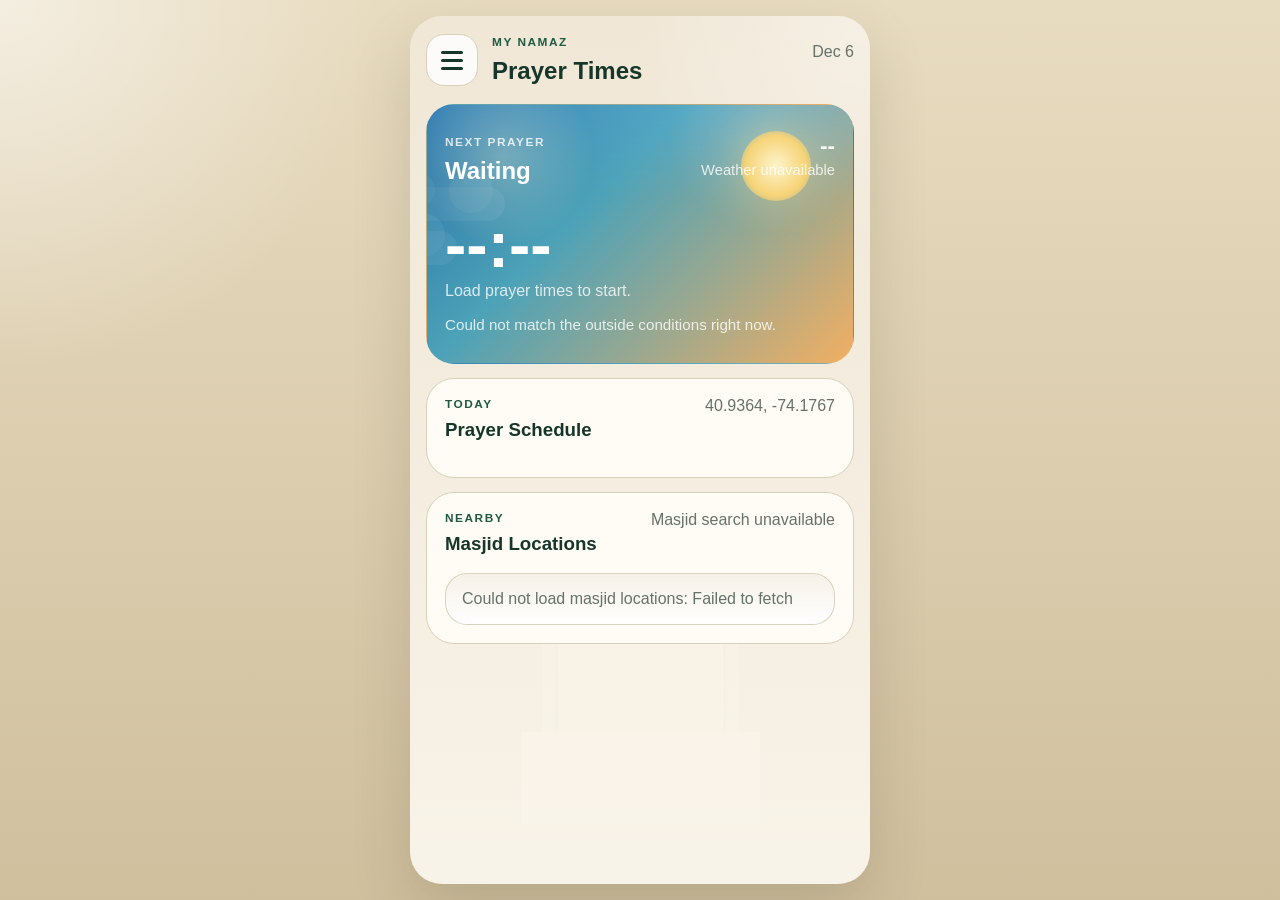
==== commit f941a05e: "Add nearby masjid finder to web app" ====
--- a/web/index.html
+++ b/web/index.html
@@ -70,10 +70,24 @@
 
                     <div id="prayerList" class="prayer-list"></div>
                 </section>
+
+                <section class="panel masjid-panel">
+                    <div class="section-heading">
+                        <div>
+                            <p class="card-label">Nearby</p>
+                            <h3>Masjid Locations</h3>
+                        </div>
+                        <p id="masjidSummary" class="section-support">Checking nearby masjid</p>
+                    </div>
+
+                    <div id="masjidLocationCard" class="masjid-card">
+                        <p id="masjidStatus" class="masjid-status">Waiting for location...</p>
+                    </div>
+                </section>
             </section>
         </section>
     </main>
 
-    <script src="app.js?v=3"></script>
+    <script src="app.js?v=4"></script>
 </body>
 </html>
--- a/web/styles.css
+++ b/web/styles.css
@@ -521,6 +521,56 @@
     font-weight: 700;
 }
 
+.masjid-card {
+    margin-top: 18px;
+    padding: 16px;
+    border-radius: 22px;
+    background: linear-gradient(180deg, rgba(246, 241, 231, 0.96) 0%, rgba(255, 255, 255, 0.92) 100%);
+    border: 1px solid rgba(217, 207, 187, 0.92);
+}
+
+.masjid-status,
+.masjid-address,
+.masjid-meta {
+    margin-bottom: 0;
+    color: var(--muted);
+}
+
+.masjid-eyebrow {
+    margin-bottom: 8px;
+    text-transform: uppercase;
+    letter-spacing: 0.13em;
+    font-size: 0.74rem;
+    font-weight: 800;
+    color: var(--accent);
+}
+
+.masjid-name {
+    margin-bottom: 8px;
+    font-size: 1.15rem;
+}
+
+.masjid-meta {
+    margin-bottom: 8px;
+    font-weight: 700;
+}
+
+.masjid-address {
+    line-height: 1.5;
+}
+
+.masjid-link {
+    display: inline-flex;
+    margin-top: 14px;
+    color: var(--accent-strong);
+    font-weight: 700;
+    text-decoration: none;
+}
+
+.masjid-link:hover {
+    text-decoration: underline;
+}
+
 .button-row {
     display: grid;
     grid-template-columns: repeat(2, minmax(0, 1fr));
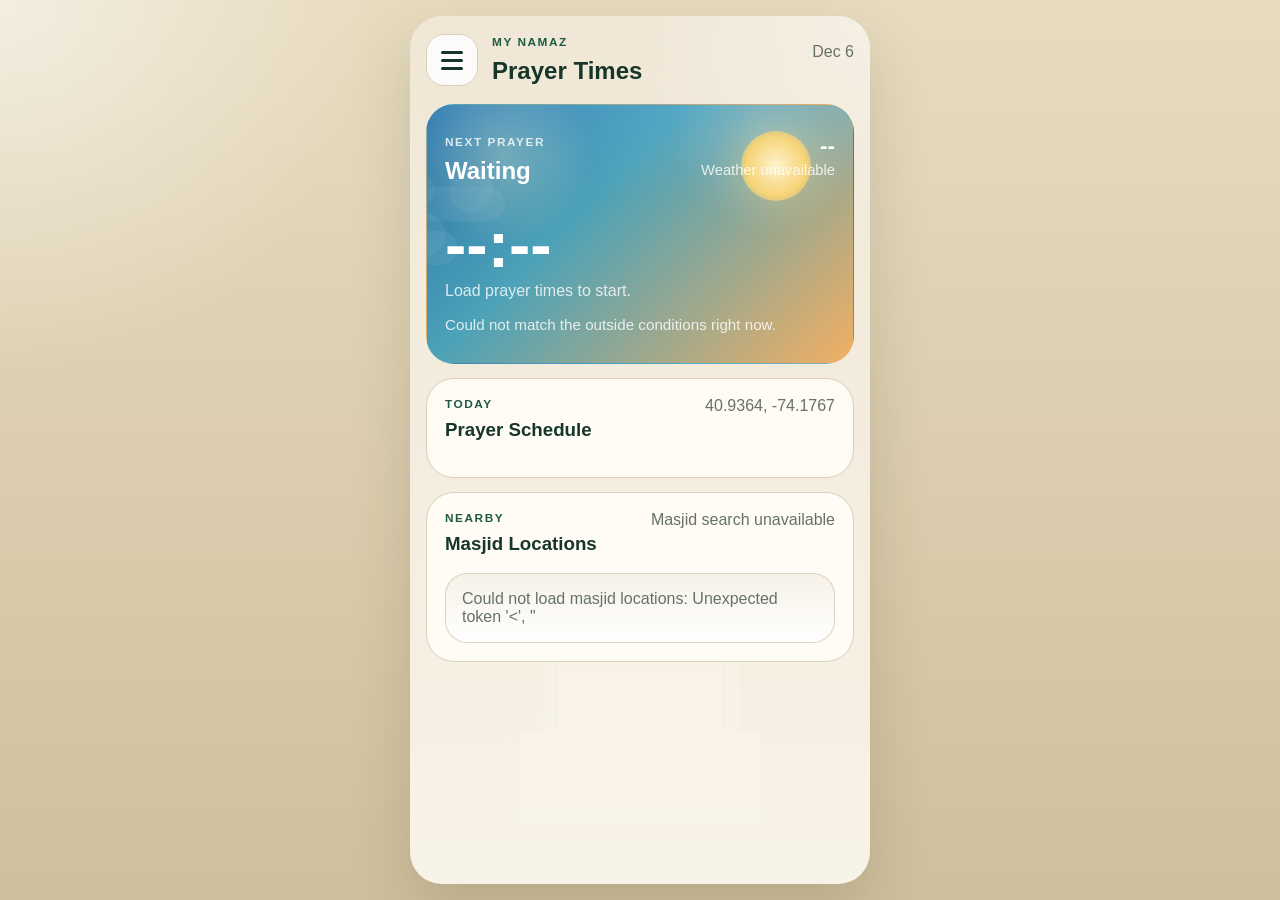
==== commit e6a4b2e4: "Adjust masjid location frontend for deployment" ====
--- a/web/index.html
+++ b/web/index.html
@@ -88,6 +88,6 @@
         </section>
     </main>
 
-    <script src="app.js?v=4"></script>
+    <script src="app.js?v=5"></script>
 </body>
 </html>
